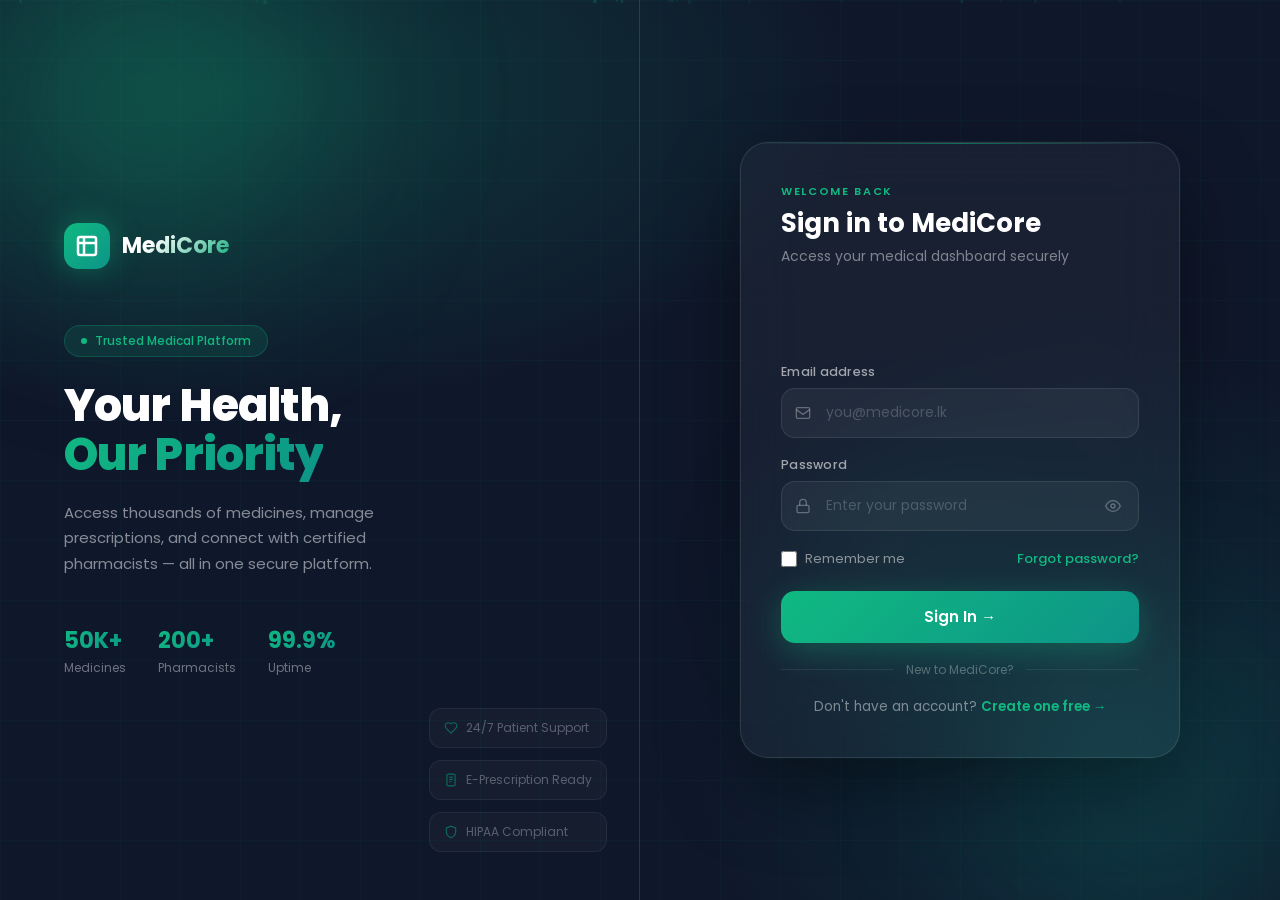
==== frontend/src/login.html @ 6b6b0e96 "Updated frontend" ====
<!DOCTYPE html>
<html lang="en">
<head>
  <meta charset="UTF-8" />
  <meta name="viewport" content="width=device-width, initial-scale=1.0"/>
  <title>MediCore – Sign In</title>
  <link href="https://fonts.googleapis.com/css2?family=Poppins:wght@300;400;500;600;700;800&display=swap" rel="stylesheet"/>
  <link rel="stylesheet" href="main/css/login.css">
</head>
<body>

<div class="bg"></div>
<div class="bg-orb orb1"></div>
<div class="bg-orb orb2"></div>
<div class="bg-orb orb3"></div>
<div class="grid-lines"></div>

<div class="particles" id="particles"></div>

<div class="page">

  <!-- LEFT PANEL -->
  <div class="left-panel">
    <div class="brand">
      <div class="brand-icon">
        <svg viewBox="0 0 24 24" fill="none" stroke="currentColor" stroke-width="2.5">
          <path d="M9 3H5a2 2 0 00-2 2v4m6-6h10a2 2 0 012 2v4M9 3v18m0 0h10a2 2 0 002-2V9M9 21H5a2 2 0 01-2-2V9m0 0h18"/>
        </svg>
      </div>
      <span class="brand-name">MediCore</span>
    </div>

    <div class="hero-badge">
      <div class="hero-badge-dot"></div>
      Trusted Medical Platform
    </div>

    <h1 class="hero-title">
      Your Health,<br><span>Our Priority</span>
    </h1>

    <p class="hero-desc">
      Access thousands of medicines, manage prescriptions, and connect with certified pharmacists — all in one secure platform.
    </p>

    <div class="stats-row">
      <div class="stat">
        <span class="stat-num">50K+</span>
        <span class="stat-label">Medicines</span>
      </div>
      <div class="stat">
        <span class="stat-num">200+</span>
        <span class="stat-label">Pharmacists</span>
      </div>
      <div class="stat">
        <span class="stat-num">99.9%</span>
        <span class="stat-label">Uptime</span>
      </div>
    </div>

    <div class="medical-visual">
      <div class="med-chip">
        <svg viewBox="0 0 24 24" fill="none" stroke="currentColor" stroke-width="2"><path d="M19 14c1.49-1.46 3-3.21 3-5.5A5.5 5.5 0 0016.5 3c-1.76 0-3 .5-4.5 2-1.5-1.5-2.74-2-4.5-2A5.5 5.5 0 002 8.5c0 2.3 1.5 4.05 3 5.5l7 7Z"/></svg>
        24/7 Patient Support
      </div>
      <div class="med-chip">
        <svg viewBox="0 0 24 24" fill="none" stroke="currentColor" stroke-width="2"><rect x="5" y="2" width="14" height="20" rx="2"/><path d="M9 7h6M9 11h6M9 15h4"/></svg>
        E-Prescription Ready
      </div>
      <div class="med-chip">
        <svg viewBox="0 0 24 24" fill="none" stroke="currentColor" stroke-width="2"><path d="M12 22s8-4 8-10V5l-8-3-8 3v7c0 6 8 10 8 10z"/></svg>
        HIPAA Compliant
      </div>
    </div>
  </div>

  <!-- RIGHT PANEL -->
  <div class="right-panel">
    <div class="auth-card">

      <!-- FORM VIEW -->
      <div id="form-view">
        <div class="card-header">
          <div class="card-label">Welcome back</div>
          <div class="card-title">Sign in to MediCore</div>
          <div class="card-subtitle">Access your medical dashboard securely</div>
        </div>

        <div class="form">

          <!-- Error Toast -->
          <div class="error-toast" id="error-toast">
            <svg viewBox="0 0 24 24" fill="none" stroke="currentColor" stroke-width="2"><circle cx="12" cy="12" r="10"/><line x1="12" y1="8" x2="12" y2="12"/><line x1="12" y1="16" x2="12.01" y2="16"/></svg>
            <span id="error-text">Invalid email or password. Please try again.</span>
          </div>

          <!-- Email -->
          <div class="field">
            <label class="field-label">Email address</label>
            <div class="input-wrap">
              <span class="input-icon">
                <svg viewBox="0 0 24 24" fill="none" stroke="currentColor" stroke-width="2"><rect x="2" y="4" width="20" height="16" rx="2"/><path d="m2 7 10 7 10-7"/></svg>
              </span>
              <input class="input-field" type="email" id="login-email" placeholder="you@medicore.lk" autocomplete="email"/>
            </div>
          </div>

          <!-- Password -->
          <div class="field">
            <label class="field-label">Password</label>
            <div class="input-wrap">
              <span class="input-icon">
                <svg viewBox="0 0 24 24" fill="none" stroke="currentColor" stroke-width="2"><rect x="3" y="11" width="18" height="11" rx="2"/><path d="M7 11V7a5 5 0 0110 0v4"/></svg>
              </span>
              <input class="input-field" type="password" id="login-pw" placeholder="Enter your password" autocomplete="current-password"/>
              <button class="pw-toggle" id="pw-toggle" onclick="togglePw()" type="button" title="Toggle visibility">
                <svg id="eye-icon" viewBox="0 0 24 24" fill="none" stroke="currentColor" stroke-width="2"><path d="M1 12s4-8 11-8 11 8 11 8-4 8-11 8-11-8-11-8z"/><circle cx="12" cy="12" r="3"/></svg>
              </button>
            </div>
          </div>

          <!-- Options -->
          <div class="options-row">
            <label class="remember">
              <input type="checkbox" id="remember"/>
              Remember me
            </label>
            <a href="#" class="forgot-link">Forgot password?</a>
          </div>

          <!-- Submit -->
          <button class="submit-btn" id="login-btn" onclick="handleLogin()">
            <div class="btn-spinner"></div>
            <span class="btn-text">Sign In →</span>
          </button>

          <!-- Divider -->
          <div class="divider">
            <div class="divider-line"></div>
            <span class="divider-text">New to MediCore?</span>
            <div class="divider-line"></div>
          </div>

          <!-- Switch -->
          <div class="switch-link">
            Don't have an account? <a href="signup.html">Create one free →</a>
          </div>

        </div>
      </div>

      <!-- SUCCESS VIEW -->
      <div class="success-screen" id="success-view">
        <div class="success-ring">
          <svg viewBox="0 0 24 24" fill="none" stroke="currentColor" stroke-width="2.5"><path d="M20 6L9 17l-5-5"/></svg>
        </div>
        <div class="success-title">Welcome Back!</div>
        <div class="success-sub">You've been signed in successfully.<br>Redirecting to your dashboard…</div>
      </div>

    </div>
  </div>
</div>

<script>
  /* ─── Particles ─── */
  (function() {
    var container = document.getElementById('particles');
    for (var i = 0; i < 18; i++) {
      var p = document.createElement('div');
      p.className = 'particle';
      var size = Math.random() * 3 + 1.5;
      p.style.cssText = [
        'width:' + size + 'px',
        'height:' + size + 'px',
        'left:' + (Math.random() * 100) + '%',
        'animation-duration:' + (Math.random() * 18 + 12) + 's',
        'animation-delay:' + (Math.random() * -20) + 's',
        'opacity:' + (Math.random() * 0.4 + 0.1)
      ].join(';');
      container.appendChild(p);
    }
  })();

  /* ─── Show/Hide Password ─── */
  var pwVisible = false;
  function togglePw() {
    pwVisible = !pwVisible;
    var inp = document.getElementById('login-pw');
    inp.type = pwVisible ? 'text' : 'password';
    document.getElementById('eye-icon').innerHTML = pwVisible
      ? '<path d="M17.94 17.94A10.07 10.07 0 0112 20c-7 0-11-8-11-8a18.45 18.45 0 015.06-5.94"/><path d="M9.9 4.24A9.12 9.12 0 0112 4c7 0 11 8 11 8a18.5 18.5 0 01-2.16 3.19"/><line x1="1" y1="1" x2="23" y2="23"/>'
      : '<path d="M1 12s4-8 11-8 11 8 11 8-4 8-11 8-11-8-11-8z"/><circle cx="12" cy="12" r="3"/>';
  }

  /* ─── Show Error ─── */
  function showError(msg) {
    var toast = document.getElementById('error-toast');
    var emailInput = document.getElementById('login-email');
    var pwInput = document.getElementById('login-pw');
    document.getElementById('error-text').textContent = msg;
    toast.classList.add('show');
    emailInput.classList.add('error');
    pwInput.classList.add('error');
    setTimeout(function() {
      toast.classList.remove('show');
      emailInput.classList.remove('error');
      pwInput.classList.remove('error');
    }, 4000);
  }

  /* ─── Login Handler ─── */
  function handleLogin() {
    var email = document.getElementById('login-email').value.trim();
    var pw = document.getElementById('login-pw').value;

    if (!email || !/\S+@\S+\.\S+/.test(email)) {
      showError('Please enter a valid email address.');
      return;
    }
    if (!pw || pw.length < 4) {
      showError('Please enter your password.');
      return;
    }

    var btn = document.getElementById('login-btn');
    btn.classList.add('loading');

    setTimeout(function() {
      btn.classList.remove('loading');
      document.getElementById('form-view').style.display = 'none';
      document.getElementById('success-view').classList.add('show');
    }, 2000);
  }

  /* Clear errors on input */
  ['login-email','login-pw'].forEach(function(id) {
    document.getElementById(id).addEventListener('input', function() {
      this.classList.remove('error');
      document.getElementById('error-toast').classList.remove('show');
    });
  });

  /* Enter key support */
  document.addEventListener('keydown', function(e) {
    if (e.key === 'Enter') handleLogin();
  });
</script>
</body>
</html>
---- frontend/src/main/css/login.css ----
*, *::before, *::after { box-sizing: border-box; margin: 0; padding: 0; }

    :root {
      --emerald: #10B981;
      --emerald-dark: #059669;
      --emerald-light: #D1FAE5;
      --teal: #0D9488;
      --navy: #0F172A;
      --slate: #1E293B;
      --muted: #64748B;
      --border: rgba(255,255,255,0.12);
      --glass: rgba(255,255,255,0.06);
      --glass-hover: rgba(255,255,255,0.10);
      --white: #FFFFFF;
      --error: #F87171;
    }

    html, body {
      height: 100%;
      font-family: 'Poppins', sans-serif;
      background: var(--navy);
      color: var(--white);
      overflow: hidden;
    }

    /* ─── Animated Mesh Background ─── */
    .bg {
      position: fixed; inset: 0; z-index: 0;
      background:
        radial-gradient(ellipse 80% 60% at 20% 10%, rgba(16,185,129,0.22) 0%, transparent 60%),
        radial-gradient(ellipse 60% 80% at 85% 80%, rgba(13,148,136,0.18) 0%, transparent 55%),
        radial-gradient(ellipse 50% 50% at 50% 50%, rgba(15,23,42,1) 0%, rgba(15,23,42,1) 100%);
    }

    .bg-orb {
      position: fixed; border-radius: 50%; filter: blur(80px); pointer-events: none; z-index: 0;
    }
    .orb1 {
      width: 520px; height: 520px;
      background: radial-gradient(circle, rgba(16,185,129,0.3) 0%, transparent 70%);
      top: -160px; left: -120px;
      animation: orbFloat 12s ease-in-out infinite alternate;
    }
    .orb2 {
      width: 420px; height: 420px;
      background: radial-gradient(circle, rgba(13,148,136,0.25) 0%, transparent 70%);
      bottom: -100px; right: -80px;
      animation: orbFloat 15s ease-in-out infinite alternate-reverse;
    }
    .orb3 {
      width: 240px; height: 240px;
      background: radial-gradient(circle, rgba(16,185,129,0.12) 0%, transparent 70%);
      top: 50%; left: 60%;
      animation: orbFloat 9s ease-in-out infinite alternate;
    }

    @keyframes orbFloat {
      from { transform: translate(0, 0) scale(1); }
      to   { transform: translate(30px, 20px) scale(1.08); }
    }

    /* ─── Grid Lines ─── */
    .grid-lines {
      position: fixed; inset: 0; z-index: 0; pointer-events: none;
      background-image:
        linear-gradient(rgba(16,185,129,0.04) 1px, transparent 1px),
        linear-gradient(90deg, rgba(16,185,129,0.04) 1px, transparent 1px);
      background-size: 60px 60px;
    }

    /* ─── Floating Particles ─── */
    .particles { position: fixed; inset: 0; z-index: 0; pointer-events: none; overflow: hidden; }
    .particle {
      position: absolute; border-radius: 50%;
      background: rgba(16,185,129,0.5);
      animation: particleDrift linear infinite;
    }

    @keyframes particleDrift {
      from { transform: translateY(110vh) rotate(0deg); opacity: 0; }
      10%  { opacity: 1; }
      90%  { opacity: 0.6; }
      to   { transform: translateY(-10vh) rotate(720deg); opacity: 0; }
    }

    /* ─── Page Layout ─── */
    .page {
      position: relative; z-index: 1;
      min-height: 100vh;
      display: grid;
      grid-template-columns: 1fr 1fr;
    }

    /* ─── Left Panel ─── */
    .left-panel {
      display: flex; flex-direction: column; justify-content: center;
      padding: 3rem 4rem;
      border-right: 1px solid var(--border);
      position: relative;
      animation: slideInLeft 0.8s cubic-bezier(0.16,1,0.3,1) both;
    }

    @keyframes slideInLeft {
      from { opacity: 0; transform: translateX(-40px); }
      to   { opacity: 1; transform: translateX(0); }
    }

    .brand {
      display: flex; align-items: center; gap: 12px;
      margin-bottom: 3.5rem;
    }

    .brand-icon {
      width: 46px; height: 46px;
      background: linear-gradient(135deg, var(--emerald), var(--teal));
      border-radius: 14px;
      display: flex; align-items: center; justify-content: center;
      box-shadow: 0 0 30px rgba(16,185,129,0.4);
    }

    .brand-icon svg { width: 24px; height: 24px; color: #fff; }

    .brand-name {
      font-size: 22px; font-weight: 700;
      background: linear-gradient(135deg, #fff 30%, rgba(16,185,129,0.9));
      -webkit-background-clip: text; -webkit-text-fill-color: transparent;
      background-clip: text;
    }

    .hero-badge {
      display: inline-flex; align-items: center; gap: 8px;
      background: rgba(16,185,129,0.12);
      border: 1px solid rgba(16,185,129,0.25);
      border-radius: 100px;
      padding: 6px 16px;
      font-size: 12px; font-weight: 500; color: var(--emerald);
      margin-bottom: 1.5rem;
      width: fit-content;
    }

    .hero-badge-dot {
      width: 6px; height: 6px; border-radius: 50%;
      background: var(--emerald);
      animation: pulse 2s ease-in-out infinite;
    }

    @keyframes pulse {
      0%, 100% { opacity: 1; transform: scale(1); }
      50% { opacity: 0.5; transform: scale(0.8); }
    }

    .hero-title {
      font-size: clamp(2rem, 3.5vw, 3rem);
      font-weight: 800; line-height: 1.1;
      margin-bottom: 1.25rem;
      letter-spacing: -0.02em;
    }

    .hero-title span {
      background: linear-gradient(135deg, var(--emerald), var(--teal));
      -webkit-background-clip: text; -webkit-text-fill-color: transparent;
      background-clip: text;
    }

    .hero-desc {
      font-size: 15px; color: rgba(255,255,255,0.5);
      line-height: 1.7; max-width: 380px;
      margin-bottom: 3rem;
    }

    .stats-row {
      display: flex; gap: 2rem;
    }

    .stat {
      display: flex; flex-direction: column; gap: 2px;
    }

    .stat-num {
      font-size: 22px; font-weight: 700;
      background: linear-gradient(135deg, var(--emerald), var(--teal));
      -webkit-background-clip: text; -webkit-text-fill-color: transparent;
      background-clip: text;
    }

    .stat-label {
      font-size: 12px; color: rgba(255,255,255,0.4); font-weight: 400;
    }

    /* ─── Floating Medical Icons ─── */
    .medical-visual {
      position: absolute; bottom: 3rem; right: 2rem;
      display: flex; flex-direction: column; gap: 12px;
      opacity: 0.5;
    }

    .med-chip {
      display: flex; align-items: center; gap: 8px;
      background: var(--glass); border: 1px solid var(--border);
      border-radius: 12px; padding: 10px 14px;
      font-size: 12px; color: rgba(255,255,255,0.6);
      backdrop-filter: blur(10px);
    }

    .med-chip svg { width: 14px; height: 14px; color: var(--emerald); }

    /* ─── Right Panel ─── */
    .right-panel {
      display: flex; align-items: center; justify-content: center;
      padding: 2rem;
      animation: slideInRight 0.8s cubic-bezier(0.16,1,0.3,1) 0.1s both;
    }

    @keyframes slideInRight {
      from { opacity: 0; transform: translateX(40px); }
      to   { opacity: 1; transform: translateX(0); }
    }

    /* ─── Auth Card ─── */
    .auth-card {
      width: 100%; max-width: 440px;
      background: rgba(255,255,255,0.04);
      border: 1px solid rgba(255,255,255,0.10);
      border-radius: 28px;
      padding: 2.5rem;
      backdrop-filter: blur(30px);
      box-shadow: 0 32px 80px rgba(0,0,0,0.4), 0 0 0 1px rgba(16,185,129,0.05);
      position: relative;
      overflow: hidden;
    }

    .auth-card::before {
      content: '';
      position: absolute; top: 0; left: 0; right: 0;
      height: 1px;
      background: linear-gradient(90deg, transparent, rgba(16,185,129,0.5), transparent);
    }

    .card-header { margin-bottom: 2rem; }

    .card-label {
      font-size: 11px; font-weight: 600; letter-spacing: 0.15em;
      color: var(--emerald); text-transform: uppercase;
      margin-bottom: 8px;
    }

    .card-title {
      font-size: 26px; font-weight: 700; line-height: 1.2;
      color: var(--white);
    }

    .card-subtitle {
      font-size: 14px; color: rgba(255,255,255,0.45);
      margin-top: 6px;
    }

    /* ─── Form Fields ─── */
    .form { display: flex; flex-direction: column; gap: 18px; }

    .field { display: flex; flex-direction: column; gap: 7px; }

    .field-label {
      font-size: 12.5px; font-weight: 500;
      color: rgba(255,255,255,0.6);
      letter-spacing: 0.02em;
    }

    .input-wrap {
      position: relative;
      display: flex; align-items: center;
    }

    .input-icon {
      position: absolute; left: 14px;
      display: flex; align-items: center;
      pointer-events: none; z-index: 1;
    }

    .input-icon svg { width: 16px; height: 16px; color: rgba(255,255,255,0.3); transition: color 0.25s; }

    .input-wrap:focus-within .input-icon svg { color: var(--emerald); }

    .input-field {
      width: 100%; height: 50px;
      background: rgba(255,255,255,0.05);
      border: 1px solid rgba(255,255,255,0.09);
      border-radius: 14px;
      padding: 0 14px 0 44px;
      font-size: 14px; font-family: 'Poppins', sans-serif;
      color: var(--white);
      outline: none;
      transition: border-color 0.25s, background 0.25s, box-shadow 0.25s;
    }

    .input-field::placeholder { color: rgba(255,255,255,0.2); }

    .input-field:hover {
      background: rgba(255,255,255,0.07);
      border-color: rgba(255,255,255,0.15);
    }

    .input-field:focus {
      background: rgba(16,185,129,0.06);
      border-color: rgba(16,185,129,0.5);
      box-shadow: 0 0 0 4px rgba(16,185,129,0.08);
    }

    .input-field.error {
      border-color: rgba(248,113,113,0.5);
      box-shadow: 0 0 0 4px rgba(248,113,113,0.08);
    }

    /* ─── Show Password Toggle ─── */
    .pw-toggle {
      position: absolute; right: 14px;
      background: none; border: none; cursor: pointer;
      display: flex; align-items: center;
      color: rgba(255,255,255,0.3);
      transition: color 0.2s;
      padding: 4px;
    }
    .pw-toggle:hover { color: rgba(255,255,255,0.7); }
    .pw-toggle svg { width: 16px; height: 16px; }

    /* ─── Error Toast ─── */
    .error-toast {
      display: flex; align-items: center; gap: 10px;
      background: rgba(248,113,113,0.10);
      border: 1px solid rgba(248,113,113,0.25);
      border-radius: 12px;
      padding: 12px 14px;
      font-size: 13px; color: var(--error);
      opacity: 0; transform: translateY(-6px);
      transition: opacity 0.3s, transform 0.3s;
      pointer-events: none;
    }

    .error-toast.show { opacity: 1; transform: translateY(0); pointer-events: all; }
    .error-toast svg { width: 16px; height: 16px; flex-shrink: 0; }

    /* ─── Options Row ─── */
    .options-row {
      display: flex; align-items: center; justify-content: space-between;
    }

    .remember {
      display: flex; align-items: center; gap: 8px;
      cursor: pointer; font-size: 13px; color: rgba(255,255,255,0.5);
      user-select: none;
    }

    .remember input[type=checkbox] {
      width: 16px; height: 16px;
      accent-color: var(--emerald);
      cursor: pointer;
    }

    .forgot-link {
      font-size: 13px; color: var(--emerald);
      text-decoration: none; font-weight: 500;
      transition: opacity 0.2s;
    }
    .forgot-link:hover { opacity: 0.75; }

    /* ─── Submit Button ─── */
    .submit-btn {
      width: 100%; height: 52px;
      background: linear-gradient(135deg, var(--emerald), var(--teal));
      border: none; border-radius: 14px;
      font-size: 15px; font-weight: 600; font-family: 'Poppins', sans-serif;
      color: #fff; cursor: pointer;
      position: relative; overflow: hidden;
      transition: transform 0.15s, box-shadow 0.2s;
      box-shadow: 0 8px 32px rgba(16,185,129,0.3);
      display: flex; align-items: center; justify-content: center; gap: 8px;
      margin-top: 4px;
    }

    .submit-btn::before {
      content: '';
      position: absolute; inset: 0;
      background: linear-gradient(135deg, rgba(255,255,255,0.15), transparent);
      opacity: 0; transition: opacity 0.2s;
    }

    .submit-btn:hover { transform: translateY(-2px); box-shadow: 0 14px 40px rgba(16,185,129,0.4); }
    .submit-btn:hover::before { opacity: 1; }
    .submit-btn:active { transform: translateY(0); }

    .submit-btn.loading { pointer-events: none; opacity: 0.8; }

    .btn-spinner {
      width: 18px; height: 18px;
      border: 2.5px solid rgba(255,255,255,0.3);
      border-top-color: #fff;
      border-radius: 50%;
      animation: spin 0.7s linear infinite;
      display: none;
    }

    .submit-btn.loading .btn-text { display: none; }
    .submit-btn.loading .btn-spinner { display: block; }

    @keyframes spin { to { transform: rotate(360deg); } }

    /* ─── Divider ─── */
    .divider {
      display: flex; align-items: center; gap: 12px;
    }
    .divider-line { flex: 1; height: 1px; background: rgba(255,255,255,0.08); }
    .divider-text { font-size: 12px; color: rgba(255,255,255,0.3); white-space: nowrap; }

    /* ─── Switch Link ─── */
    .switch-link {
      text-align: center; font-size: 13.5px; color: rgba(255,255,255,0.45);
    }

    .switch-link a {
      color: var(--emerald); text-decoration: none; font-weight: 600;
      transition: opacity 0.2s;
    }
    .switch-link a:hover { opacity: 0.75; }

    /* ─── Success Screen ─── */
    .success-screen {
      display: none; flex-direction: column; align-items: center;
      text-align: center; gap: 16px; padding: 1rem 0;
    }

    .success-screen.show { display: flex; }

    .success-ring {
      width: 72px; height: 72px; border-radius: 50%;
      background: linear-gradient(135deg, var(--emerald), var(--teal));
      display: flex; align-items: center; justify-content: center;
      box-shadow: 0 0 40px rgba(16,185,129,0.4);
      animation: popIn 0.5s cubic-bezier(0.175, 0.885, 0.32, 1.275) both;
    }

    @keyframes popIn {
      from { opacity: 0; transform: scale(0.5); }
      to   { opacity: 1; transform: scale(1); }
    }

    .success-ring svg { width: 32px; height: 32px; color: #fff; }
    .success-title { font-size: 20px; font-weight: 700; }
    .success-sub { font-size: 13.5px; color: rgba(255,255,255,0.5); line-height: 1.6; }

    /* ─── Responsive ─── */
    @media (max-width: 768px) {
      .page { grid-template-columns: 1fr; }
      .left-panel { display: none; }
      .right-panel { padding: 1.5rem 1rem; align-items: flex-start; padding-top: 3rem; }
      .auth-card { padding: 2rem 1.5rem; border-radius: 20px; }
    }
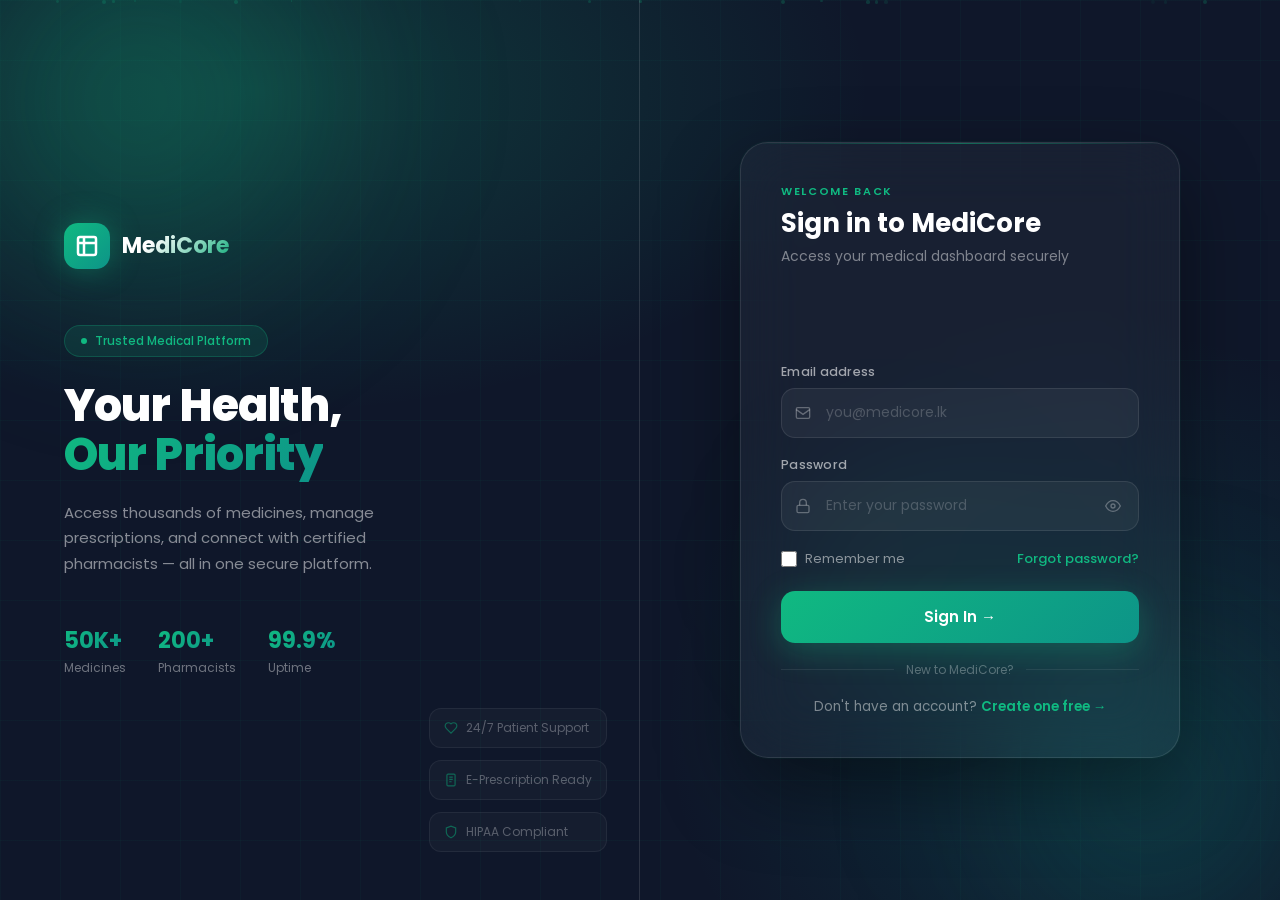
==== commit 664ba0e1: "updated files" ====
--- a/frontend/src/login.html
+++ b/frontend/src/login.html
@@ -5,7 +5,463 @@
   <meta name="viewport" content="width=device-width, initial-scale=1.0"/>
   <title>MediCore – Sign In</title>
   <link href="https://fonts.googleapis.com/css2?family=Poppins:wght@300;400;500;600;700;800&display=swap" rel="stylesheet"/>
-  <link rel="stylesheet" href="main/css/login.css">
+  <style>
+    *, *::before, *::after { box-sizing: border-box; margin: 0; padding: 0; }
+
+    :root {
+      --emerald: #10B981;
+      --emerald-dark: #059669;
+      --emerald-light: #D1FAE5;
+      --teal: #0D9488;
+      --navy: #0F172A;
+      --slate: #1E293B;
+      --muted: #64748B;
+      --border: rgba(255,255,255,0.12);
+      --glass: rgba(255,255,255,0.06);
+      --glass-hover: rgba(255,255,255,0.10);
+      --white: #FFFFFF;
+      --error: #F87171;
+    }
+
+    html, body {
+      height: 100%;
+      font-family: 'Poppins', sans-serif;
+      background: var(--navy);
+      color: var(--white);
+      overflow: hidden;
+    }
+
+    /* ─── Animated Mesh Background ─── */
+    .bg {
+      position: fixed; inset: 0; z-index: 0;
+      background:
+        radial-gradient(ellipse 80% 60% at 20% 10%, rgba(16,185,129,0.22) 0%, transparent 60%),
+        radial-gradient(ellipse 60% 80% at 85% 80%, rgba(13,148,136,0.18) 0%, transparent 55%),
+        radial-gradient(ellipse 50% 50% at 50% 50%, rgba(15,23,42,1) 0%, rgba(15,23,42,1) 100%);
+    }
+
+    .bg-orb {
+      position: fixed; border-radius: 50%; filter: blur(80px); pointer-events: none; z-index: 0;
+    }
+    .orb1 {
+      width: 520px; height: 520px;
+      background: radial-gradient(circle, rgba(16,185,129,0.3) 0%, transparent 70%);
+      top: -160px; left: -120px;
+      animation: orbFloat 12s ease-in-out infinite alternate;
+    }
+    .orb2 {
+      width: 420px; height: 420px;
+      background: radial-gradient(circle, rgba(13,148,136,0.25) 0%, transparent 70%);
+      bottom: -100px; right: -80px;
+      animation: orbFloat 15s ease-in-out infinite alternate-reverse;
+    }
+    .orb3 {
+      width: 240px; height: 240px;
+      background: radial-gradient(circle, rgba(16,185,129,0.12) 0%, transparent 70%);
+      top: 50%; left: 60%;
+      animation: orbFloat 9s ease-in-out infinite alternate;
+    }
+
+    @keyframes orbFloat {
+      from { transform: translate(0, 0) scale(1); }
+      to   { transform: translate(30px, 20px) scale(1.08); }
+    }
+
+    /* ─── Grid Lines ─── */
+    .grid-lines {
+      position: fixed; inset: 0; z-index: 0; pointer-events: none;
+      background-image:
+        linear-gradient(rgba(16,185,129,0.04) 1px, transparent 1px),
+        linear-gradient(90deg, rgba(16,185,129,0.04) 1px, transparent 1px);
+      background-size: 60px 60px;
+    }
+
+    /* ─── Floating Particles ─── */
+    .particles { position: fixed; inset: 0; z-index: 0; pointer-events: none; overflow: hidden; }
+    .particle {
+      position: absolute; border-radius: 50%;
+      background: rgba(16,185,129,0.5);
+      animation: particleDrift linear infinite;
+    }
+
+    @keyframes particleDrift {
+      from { transform: translateY(110vh) rotate(0deg); opacity: 0; }
+      10%  { opacity: 1; }
+      90%  { opacity: 0.6; }
+      to   { transform: translateY(-10vh) rotate(720deg); opacity: 0; }
+    }
+
+    /* ─── Page Layout ─── */
+    .page {
+      position: relative; z-index: 1;
+      min-height: 100vh;
+      display: grid;
+      grid-template-columns: 1fr 1fr;
+    }
+
+    /* ─── Left Panel ─── */
+    .left-panel {
+      display: flex; flex-direction: column; justify-content: center;
+      padding: 3rem 4rem;
+      border-right: 1px solid var(--border);
+      position: relative;
+      animation: slideInLeft 0.8s cubic-bezier(0.16,1,0.3,1) both;
+    }
+
+    @keyframes slideInLeft {
+      from { opacity: 0; transform: translateX(-40px); }
+      to   { opacity: 1; transform: translateX(0); }
+    }
+
+    .brand {
+      display: flex; align-items: center; gap: 12px;
+      margin-bottom: 3.5rem;
+    }
+
+    .brand-icon {
+      width: 46px; height: 46px;
+      background: linear-gradient(135deg, var(--emerald), var(--teal));
+      border-radius: 14px;
+      display: flex; align-items: center; justify-content: center;
+      box-shadow: 0 0 30px rgba(16,185,129,0.4);
+    }
+
+    .brand-icon svg { width: 24px; height: 24px; color: #fff; }
+
+    .brand-name {
+      font-size: 22px; font-weight: 700;
+      background: linear-gradient(135deg, #fff 30%, rgba(16,185,129,0.9));
+      -webkit-background-clip: text; -webkit-text-fill-color: transparent;
+      background-clip: text;
+    }
+
+    .hero-badge {
+      display: inline-flex; align-items: center; gap: 8px;
+      background: rgba(16,185,129,0.12);
+      border: 1px solid rgba(16,185,129,0.25);
+      border-radius: 100px;
+      padding: 6px 16px;
+      font-size: 12px; font-weight: 500; color: var(--emerald);
+      margin-bottom: 1.5rem;
+      width: fit-content;
+    }
+
+    .hero-badge-dot {
+      width: 6px; height: 6px; border-radius: 50%;
+      background: var(--emerald);
+      animation: pulse 2s ease-in-out infinite;
+    }
+
+    @keyframes pulse {
+      0%, 100% { opacity: 1; transform: scale(1); }
+      50% { opacity: 0.5; transform: scale(0.8); }
+    }
+
+    .hero-title {
+      font-size: clamp(2rem, 3.5vw, 3rem);
+      font-weight: 800; line-height: 1.1;
+      margin-bottom: 1.25rem;
+      letter-spacing: -0.02em;
+    }
+
+    .hero-title span {
+      background: linear-gradient(135deg, var(--emerald), var(--teal));
+      -webkit-background-clip: text; -webkit-text-fill-color: transparent;
+      background-clip: text;
+    }
+
+    .hero-desc {
+      font-size: 15px; color: rgba(255,255,255,0.5);
+      line-height: 1.7; max-width: 380px;
+      margin-bottom: 3rem;
+    }
+
+    .stats-row {
+      display: flex; gap: 2rem;
+    }
+
+    .stat {
+      display: flex; flex-direction: column; gap: 2px;
+    }
+
+    .stat-num {
+      font-size: 22px; font-weight: 700;
+      background: linear-gradient(135deg, var(--emerald), var(--teal));
+      -webkit-background-clip: text; -webkit-text-fill-color: transparent;
+      background-clip: text;
+    }
+
+    .stat-label {
+      font-size: 12px; color: rgba(255,255,255,0.4); font-weight: 400;
+    }
+
+    /* ─── Floating Medical Icons ─── */
+    .medical-visual {
+      position: absolute; bottom: 3rem; right: 2rem;
+      display: flex; flex-direction: column; gap: 12px;
+      opacity: 0.5;
+    }
+
+    .med-chip {
+      display: flex; align-items: center; gap: 8px;
+      background: var(--glass); border: 1px solid var(--border);
+      border-radius: 12px; padding: 10px 14px;
+      font-size: 12px; color: rgba(255,255,255,0.6);
+      backdrop-filter: blur(10px);
+    }
+
+    .med-chip svg { width: 14px; height: 14px; color: var(--emerald); }
+
+    /* ─── Right Panel ─── */
+    .right-panel {
+      display: flex; align-items: center; justify-content: center;
+      padding: 2rem;
+      animation: slideInRight 0.8s cubic-bezier(0.16,1,0.3,1) 0.1s both;
+    }
+
+    @keyframes slideInRight {
+      from { opacity: 0; transform: translateX(40px); }
+      to   { opacity: 1; transform: translateX(0); }
+    }
+
+    /* ─── Auth Card ─── */
+    .auth-card {
+      width: 100%; max-width: 440px;
+      background: rgba(255,255,255,0.04);
+      border: 1px solid rgba(255,255,255,0.10);
+      border-radius: 28px;
+      padding: 2.5rem;
+      backdrop-filter: blur(30px);
+      box-shadow: 0 32px 80px rgba(0,0,0,0.4), 0 0 0 1px rgba(16,185,129,0.05);
+      position: relative;
+      overflow: hidden;
+    }
+
+    .auth-card::before {
+      content: '';
+      position: absolute; top: 0; left: 0; right: 0;
+      height: 1px;
+      background: linear-gradient(90deg, transparent, rgba(16,185,129,0.5), transparent);
+    }
+
+    .card-header { margin-bottom: 2rem; }
+
+    .card-label {
+      font-size: 11px; font-weight: 600; letter-spacing: 0.15em;
+      color: var(--emerald); text-transform: uppercase;
+      margin-bottom: 8px;
+    }
+
+    .card-title {
+      font-size: 26px; font-weight: 700; line-height: 1.2;
+      color: var(--white);
+    }
+
+    .card-subtitle {
+      font-size: 14px; color: rgba(255,255,255,0.45);
+      margin-top: 6px;
+    }
+
+    /* ─── Form Fields ─── */
+    .form { display: flex; flex-direction: column; gap: 18px; }
+
+    .field { display: flex; flex-direction: column; gap: 7px; }
+
+    .field-label {
+      font-size: 12.5px; font-weight: 500;
+      color: rgba(255,255,255,0.6);
+      letter-spacing: 0.02em;
+    }
+
+    .input-wrap {
+      position: relative;
+      display: flex; align-items: center;
+    }
+
+    .input-icon {
+      position: absolute; left: 14px;
+      display: flex; align-items: center;
+      pointer-events: none; z-index: 1;
+    }
+
+    .input-icon svg { width: 16px; height: 16px; color: rgba(255,255,255,0.3); transition: color 0.25s; }
+
+    .input-wrap:focus-within .input-icon svg { color: var(--emerald); }
+
+    .input-field {
+      width: 100%; height: 50px;
+      background: rgba(255,255,255,0.05);
+      border: 1px solid rgba(255,255,255,0.09);
+      border-radius: 14px;
+      padding: 0 14px 0 44px;
+      font-size: 14px; font-family: 'Poppins', sans-serif;
+      color: var(--white);
+      outline: none;
+      transition: border-color 0.25s, background 0.25s, box-shadow 0.25s;
+    }
+
+    .input-field::placeholder { color: rgba(255,255,255,0.2); }
+
+    .input-field:hover {
+      background: rgba(255,255,255,0.07);
+      border-color: rgba(255,255,255,0.15);
+    }
+
+    .input-field:focus {
+      background: rgba(16,185,129,0.06);
+      border-color: rgba(16,185,129,0.5);
+      box-shadow: 0 0 0 4px rgba(16,185,129,0.08);
+    }
+
+    .input-field.error {
+      border-color: rgba(248,113,113,0.5);
+      box-shadow: 0 0 0 4px rgba(248,113,113,0.08);
+    }
+
+    /* ─── Show Password Toggle ─── */
+    .pw-toggle {
+      position: absolute; right: 14px;
+      background: none; border: none; cursor: pointer;
+      display: flex; align-items: center;
+      color: rgba(255,255,255,0.3);
+      transition: color 0.2s;
+      padding: 4px;
+    }
+    .pw-toggle:hover { color: rgba(255,255,255,0.7); }
+    .pw-toggle svg { width: 16px; height: 16px; }
+
+    /* ─── Error Toast ─── */
+    .error-toast {
+      display: flex; align-items: center; gap: 10px;
+      background: rgba(248,113,113,0.10);
+      border: 1px solid rgba(248,113,113,0.25);
+      border-radius: 12px;
+      padding: 12px 14px;
+      font-size: 13px; color: var(--error);
+      opacity: 0; transform: translateY(-6px);
+      transition: opacity 0.3s, transform 0.3s;
+      pointer-events: none;
+    }
+
+    .error-toast.show { opacity: 1; transform: translateY(0); pointer-events: all; }
+    .error-toast svg { width: 16px; height: 16px; flex-shrink: 0; }
+
+    /* ─── Options Row ─── */
+    .options-row {
+      display: flex; align-items: center; justify-content: space-between;
+    }
+
+    .remember {
+      display: flex; align-items: center; gap: 8px;
+      cursor: pointer; font-size: 13px; color: rgba(255,255,255,0.5);
+      user-select: none;
+    }
+
+    .remember input[type=checkbox] {
+      width: 16px; height: 16px;
+      accent-color: var(--emerald);
+      cursor: pointer;
+    }
+
+    .forgot-link {
+      font-size: 13px; color: var(--emerald);
+      text-decoration: none; font-weight: 500;
+      transition: opacity 0.2s;
+    }
+    .forgot-link:hover { opacity: 0.75; }
+
+    /* ─── Submit Button ─── */
+    .submit-btn {
+      width: 100%; height: 52px;
+      background: linear-gradient(135deg, var(--emerald), var(--teal));
+      border: none; border-radius: 14px;
+      font-size: 15px; font-weight: 600; font-family: 'Poppins', sans-serif;
+      color: #fff; cursor: pointer;
+      position: relative; overflow: hidden;
+      transition: transform 0.15s, box-shadow 0.2s;
+      box-shadow: 0 8px 32px rgba(16,185,129,0.3);
+      display: flex; align-items: center; justify-content: center; gap: 8px;
+      margin-top: 4px;
+    }
+
+    .submit-btn::before {
+      content: '';
+      position: absolute; inset: 0;
+      background: linear-gradient(135deg, rgba(255,255,255,0.15), transparent);
+      opacity: 0; transition: opacity 0.2s;
+    }
+
+    .submit-btn:hover { transform: translateY(-2px); box-shadow: 0 14px 40px rgba(16,185,129,0.4); }
+    .submit-btn:hover::before { opacity: 1; }
+    .submit-btn:active { transform: translateY(0); }
+
+    .submit-btn.loading { pointer-events: none; opacity: 0.8; }
+
+    .btn-spinner {
+      width: 18px; height: 18px;
+      border: 2.5px solid rgba(255,255,255,0.3);
+      border-top-color: #fff;
+      border-radius: 50%;
+      animation: spin 0.7s linear infinite;
+      display: none;
+    }
+
+    .submit-btn.loading .btn-text { display: none; }
+    .submit-btn.loading .btn-spinner { display: block; }
+
+    @keyframes spin { to { transform: rotate(360deg); } }
+
+    /* ─── Divider ─── */
+    .divider {
+      display: flex; align-items: center; gap: 12px;
+    }
+    .divider-line { flex: 1; height: 1px; background: rgba(255,255,255,0.08); }
+    .divider-text { font-size: 12px; color: rgba(255,255,255,0.3); white-space: nowrap; }
+
+    /* ─── Switch Link ─── */
+    .switch-link {
+      text-align: center; font-size: 13.5px; color: rgba(255,255,255,0.45);
+    }
+
+    .switch-link a {
+      color: var(--emerald); text-decoration: none; font-weight: 600;
+      transition: opacity 0.2s;
+    }
+    .switch-link a:hover { opacity: 0.75; }
+
+    /* ─── Success Screen ─── */
+    .success-screen {
+      display: none; flex-direction: column; align-items: center;
+      text-align: center; gap: 16px; padding: 1rem 0;
+    }
+
+    .success-screen.show { display: flex; }
+
+    .success-ring {
+      width: 72px; height: 72px; border-radius: 50%;
+      background: linear-gradient(135deg, var(--emerald), var(--teal));
+      display: flex; align-items: center; justify-content: center;
+      box-shadow: 0 0 40px rgba(16,185,129,0.4);
+      animation: popIn 0.5s cubic-bezier(0.175, 0.885, 0.32, 1.275) both;
+    }
+
+    @keyframes popIn {
+      from { opacity: 0; transform: scale(0.5); }
+      to   { opacity: 1; transform: scale(1); }
+    }
+
+    .success-ring svg { width: 32px; height: 32px; color: #fff; }
+    .success-title { font-size: 20px; font-weight: 700; }
+    .success-sub { font-size: 13.5px; color: rgba(255,255,255,0.5); line-height: 1.6; }
+
+    /* ─── Responsive ─── */
+    @media (max-width: 768px) {
+      .page { grid-template-columns: 1fr; }
+      .left-panel { display: none; }
+      .right-panel { padding: 1.5rem 1rem; align-items: flex-start; padding-top: 3rem; }
+      .auth-card { padding: 2rem 1.5rem; border-radius: 20px; }
+    }
+  </style>
 </head>
 <body>
 
@@ -247,4 +703,4 @@
   });
 </script>
 </body>
-</html>
+</html>
